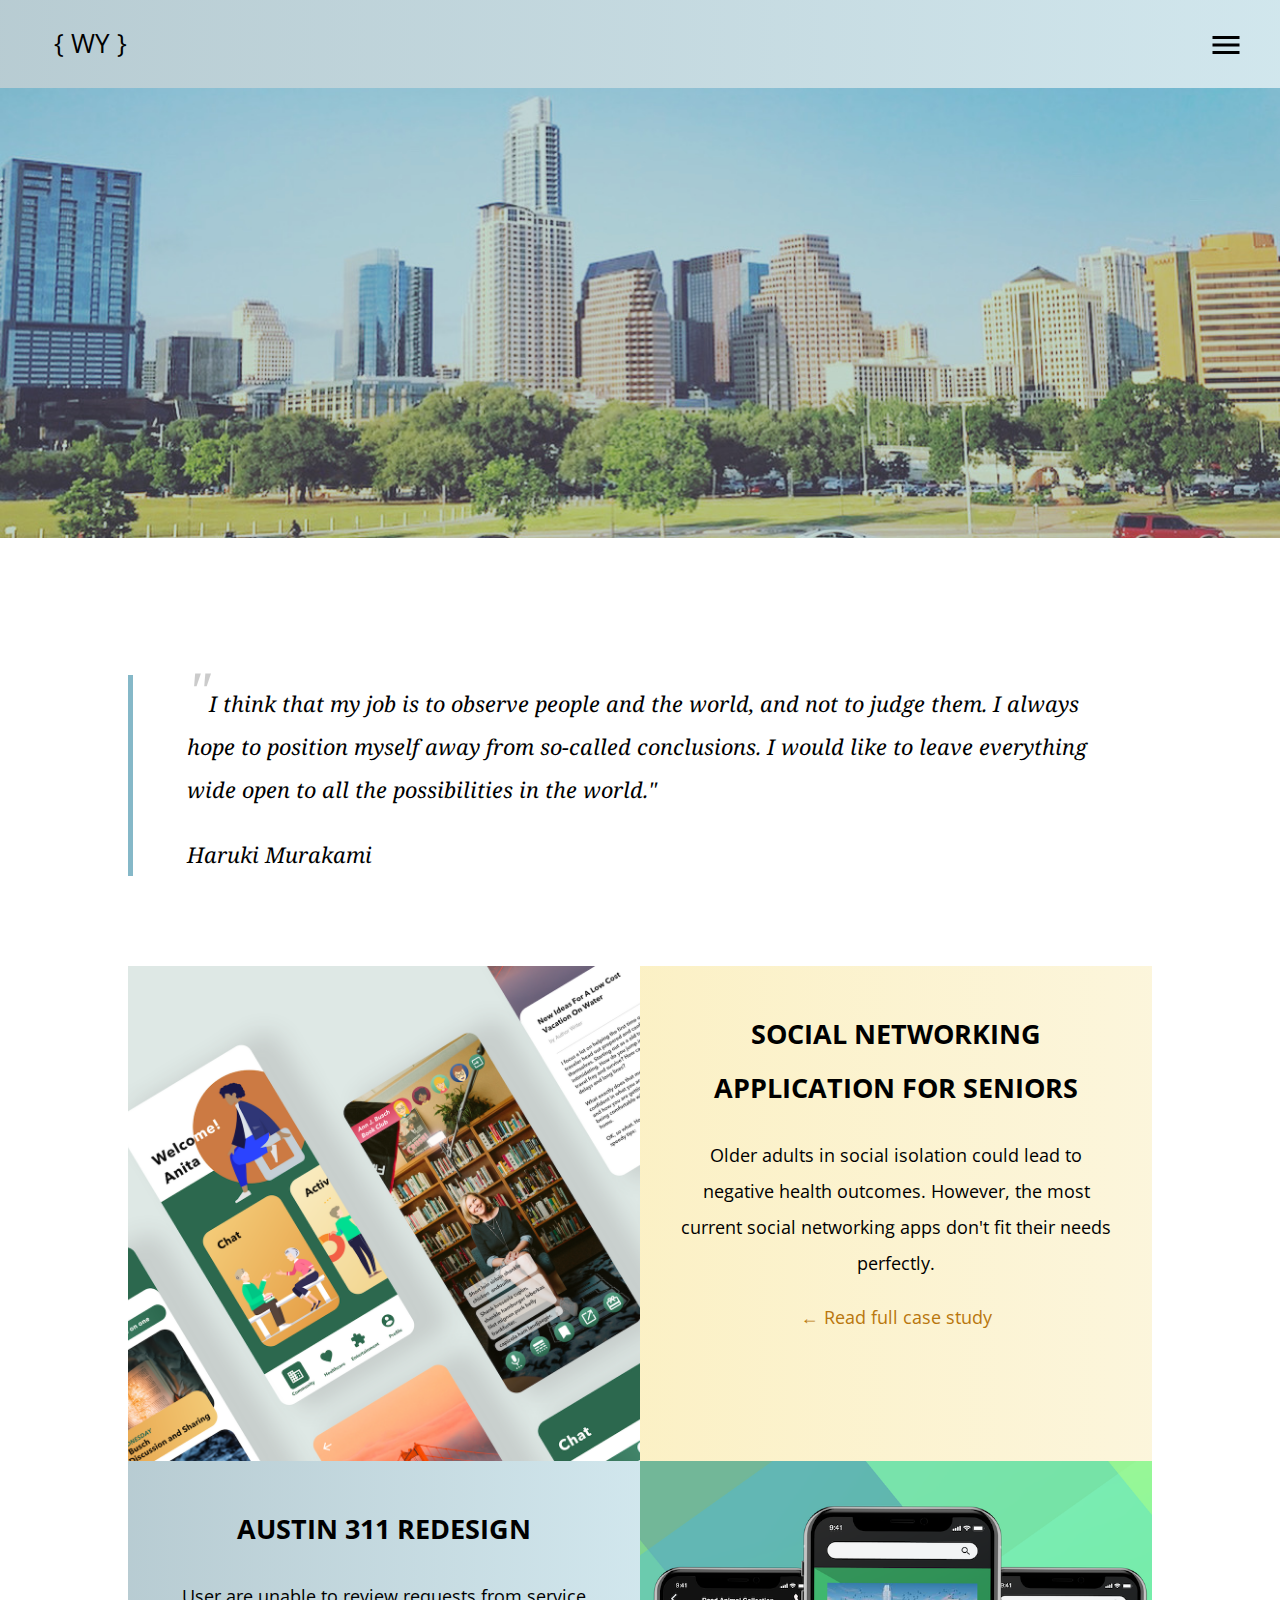
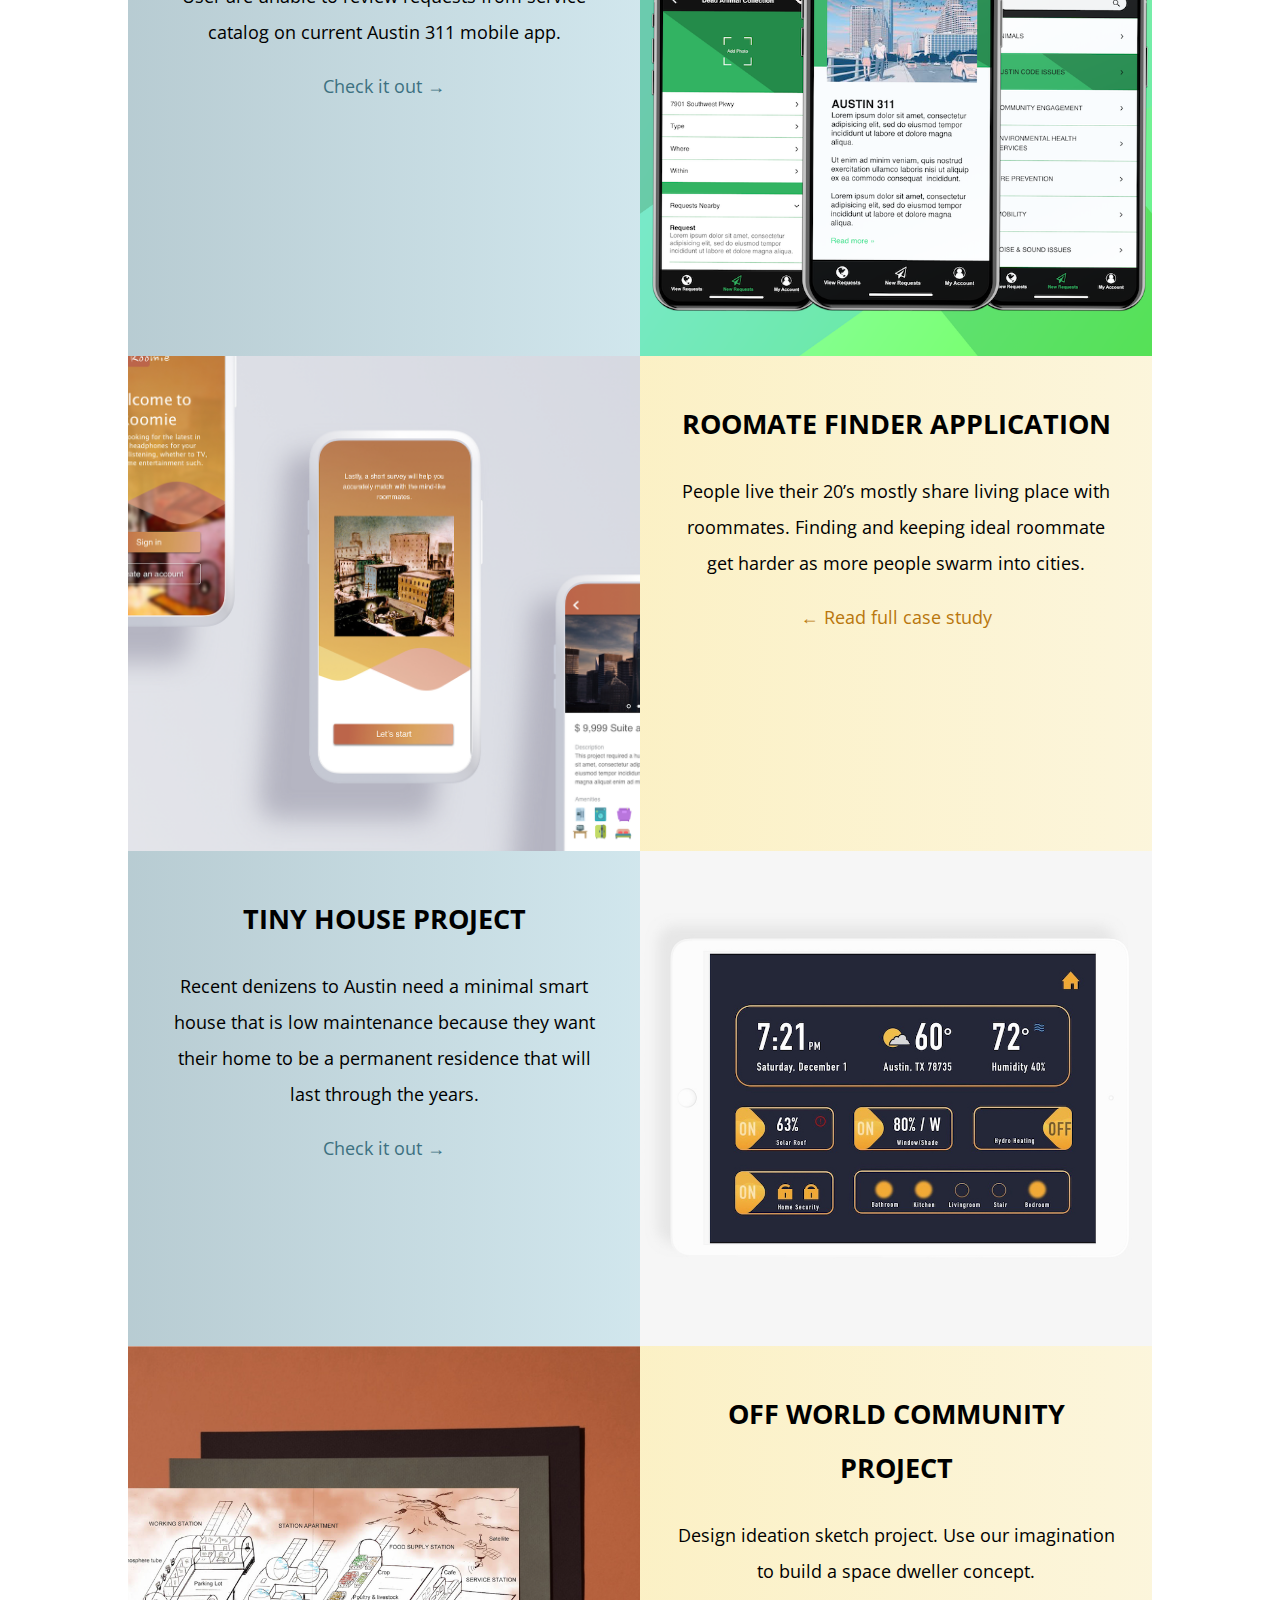
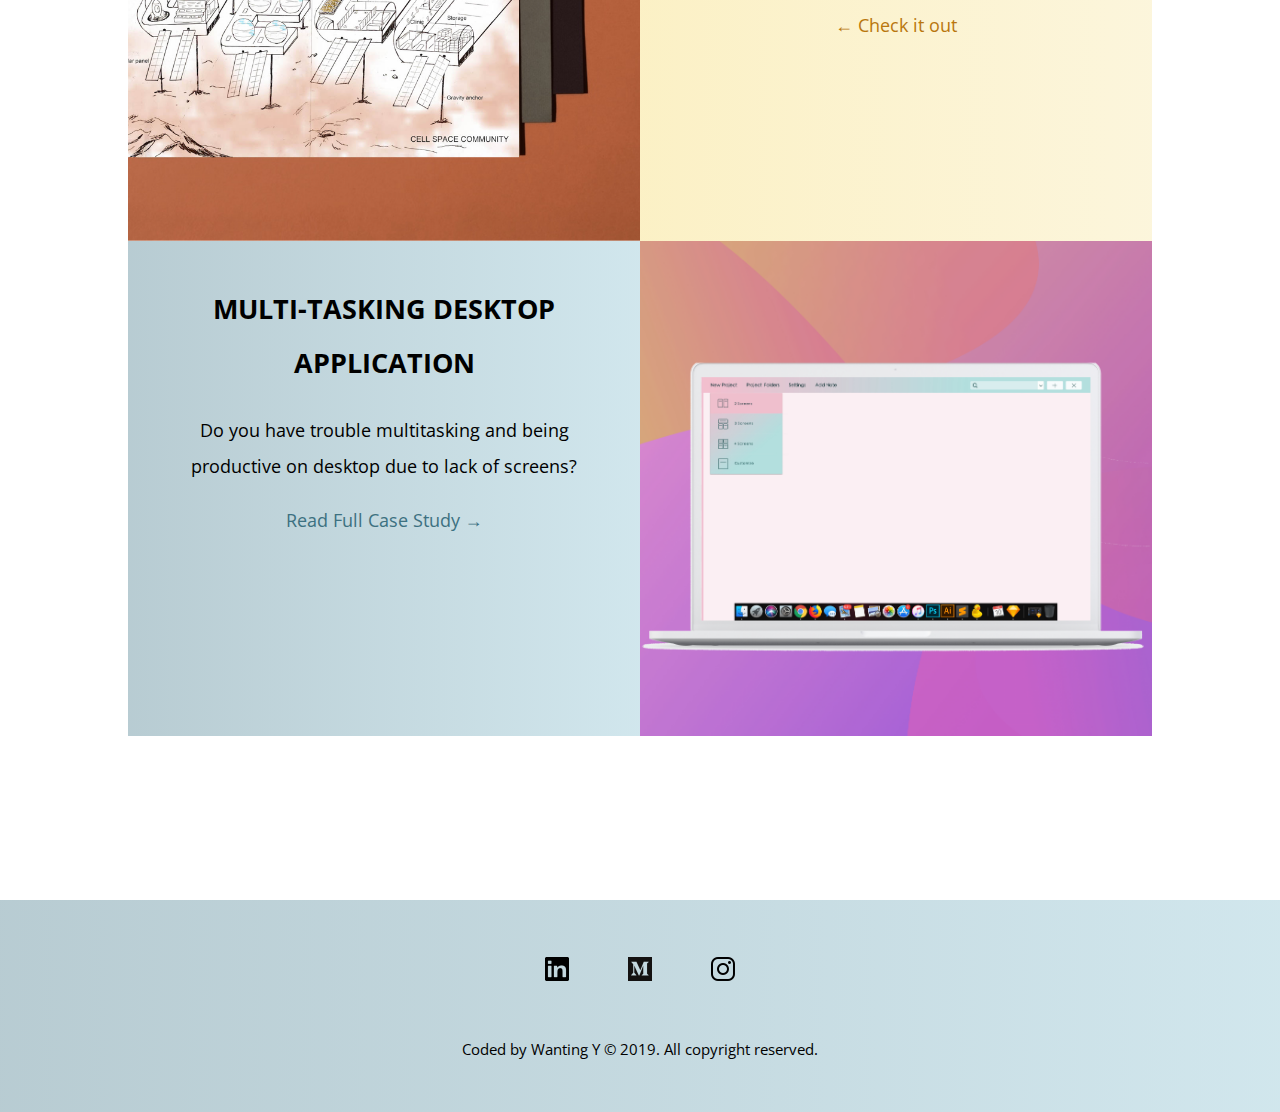
==== portfolio.html @ 9196b795 "Add files via upload" ====
<!DOCTYPE html>
<html lang="en">
<head>
	<meta charset="UTF-8">
	<meta http-equiv="X-UA-Compatible" content="IE=edge">
    <meta name="viewport" content="width=device-width, initial-scale=1">
	<title>Wanting Yang - UX Designer</title>
	<link rel="icon" href="images/logo.png">
	<link rel="stylesheet" href="style.css">
	<link href="https://fonts.googleapis.com/icon?family=Material+Icons" rel="stylesheet">
</head>

<body>
	<header>
		<nav class="navbar">
			<span class="navbar-toggle" id="js-navbar-toggle">
				<svg xmlns="http://www.w3.org/2000/svg" width="24" height="24" viewBox="0 0 24 24"><path d="M0 0h24v24H0z" fill="none"/><path d="M3 18h18v-2H3v2zm0-5h18v-2H3v2zm0-7v2h18V6H3z"/></svg>
	        </span>
	        <a href="index.html" class="logo"> { WY } </a>
	        <ul class="main-nav" id="js-menu">
	            <li>
	                <a href="portfolio.html" class="nav-links strike">Portfolio</a>
	            </li>
	            <li>
	                <a href="resume.html" class="nav-links strike">Resumé</a>
	            </li>
	            <li>
	                <a href="contact.html" class="nav-links strike">Contact Me</a>
	            </li>
	        </ul>
		</nav>
		<img src="images/austin.JPG" alt="flight" class="hero-img">
	</header>

	<main class="portfolio-page-width">
		<section>
			<blockquote>
				<p><span class="quote">"</span>I think that my job is to observe people and the world, and not to judge them. I always hope to position myself away from so-called conclusions. I would like to leave everything wide open to all the possibilities in the world."</p>
				<cite>Haruki Murakami</cite>
			</blockquote>
			
			<div class="grid">
				
				<img src="images/sentopia.png" alt="sentopia" class="project-cover">

				<div class="project-text1">
					<h2>Social Networking Application for Seniors</h2>
					<p>Older adults in social isolation could lead to negative health outcomes. However, the most current social networking apps don't fit their needs perfectly.</p>
					<a href="project1.html"><p>&#8592 Read full case study</p></a>
				</div>

				<img src="images/311.png" alt="311" class="project-cover">

				<div class="project-text2">
					<h2>Austin 311 Redesign</h2>
					
					<p>User are unable to review requests from service catalog on current Austin 311 mobile app.</p>
					<a href=""><p>Check it out &#8594</p></a>
				</div>

				<img src="images/rommi.png" alt="rommi" class="project-cover">

				<div class="project-text1">
					<h2>Roomate Finder Application</h2>
					
					<p>People live their 20’s mostly share living place with roommates. Finding and keeping ideal roommate get harder as more people swarm into cities.</p>
					<a href="project2.html"><p>&#8592 Read full case study</p></a>
				</div>

				<img src="images/smarthome.jpg" alt="smarthome" class="project-cover">

				<div class="project-text2">
					<h2>Tiny House Project</h2>
					
					<p>Recent denizens to Austin need a minimal smart house that is low maintenance because they   want their home to be a permanent residence that will last through the years.</p>
					<a href=""><p>Check it out &#8594</p></a>
				</div>

				<img src="images/space.png" alt="space" class="project-cover">

				<div class="project-text1">
					<h2>Off World Community Project</h2>
					<p>Design ideation sketch project. Use our imagination to build a space dweller concept.</p>
					<a href=""><p>&#8592 Check it out</p></a>
				</div>

				<img src="images/Desk.jpg" alt="desk" class="project-cover">

				<div class="project-text2">
					<h2>Multi-tasking Desktop Application</h2>
					<p>Do you have trouble multitasking and being productive on desktop due to lack of screens?</p>
					<a href=""><p>Read Full Case Study &#8594</p></a>
				</div>
			</div>	
		</section>
	</main>

	<footer>
	    <div class="social">
	        <a href="https://www.linkedin.com/in/wanting-yang-ux/">
	            <img src="images/linkedin.png" width="24" height="24" alt="Linkedin">
	        </a>
	        <a href="https://medium.com/@sashidesuyo">
	            <img src="images/medium.png" width="24" height="24" alt="Medium">
	        </a>
	        <a href="https://www.instagram.com">
	            <img src="images/instagram.png" width="24" height="24" alt="Instagram">
	        </a>
	    </div>
	    <p>Coded by Wanting Y &copy 2019. All copyright reserved.</p>
	</footer>

	<script>
		let mainNav = document.getElementById('js-menu');
		let navBarToggle = document.getElementById('js-navbar-toggle');

		navBarToggle.addEventListener('click', function () {
		    
		    mainNav.classList.toggle('active');
		});
	</script>

</body>

</html>
---- style.css ----
@import url('https://fonts.googleapis.com/css?family=Noto+Serif|Open+Sans&display=swap');

/* ==========================================================================
 Master page layout
========================================================================== */
body {
	margin: 0;
}
main {
	margin: auto;
	max-width: 45rem;
	padding: 2rem;
}
img {
	max-width: 100%;
}
figure {
	text-align: center;
}
figcaption {
	font-size: var(--size-one-down);
}
/* ==========================================================================
 Colors
========================================================================== */
html {
	--color-primary-blue: #85B8C8;
	--color-secondary-blue: #3D7181;
	--color-primary-yellow: #F9E79F;
	--color-secondary-yellow: #B9770E;
}
a {
	color: #000;
}
/* ==========================================================================
 Typography
========================================================================== */
html {
	--font-primary: 'Noto Serif', serif;
	--font-secondary: 'Open Sans', sans-serif;

	--size-ratio: 1.2;

	--size-one-up: calc( 1rem * var(--size-ratio));
	--size-two-up: calc(var(--size-one-up) * var(--size-ratio));
	--size-three-up: calc(var(--size-two-up) * var(--size-ratio));
	--size-four-up: calc(var(--size-three-up) * var(--size-ratio));
	--size-five-up: calc(var(--size-four-up) * var(--size-ratio));
	--size-six-up: calc(var(--size-five-up) * var(--size-ratio));

	--size-one-down: calc( 1rem / var(--size-ratio));
	
	font-family: var(--font-primary); 
	font-size: 16px;
	line-height: 2;
}

h1, h2, h3, h4, h5, h6 {
	font-family: var(--font-secondary);
}
h1 {
	font-family: var(--font-primary);
	line-height: 1.5;
} 
h2 {
	color: var(--color-secondary-blue);
}
h3 {
	margin: 0;
}
h4 {
	color: #aaa;
	margin-top: 0;
	margin-bottom: 2rem;
}

/* ==========================================================================
 Component
========================================================================== */
/* button */

.link-button {
	background-color: var(--color-primary-blue);
	border-radius: .2rem;
	color: white;
	display: inline-block;
	font-family: var(--font-secondary);
	margin: 10px auto;
	padding: .5rem 1rem;
	text-decoration: none;
}
.link-button:active {
	background-color: var(--color-primary-blue);	
}
.link-button:focus {
	background-color: var(--color-primary-blue);
}
.link-button:hover {
	background-color: var(--color-primary-yellow);
	color: white;
}

/* header image */
.hero-img {
	height: 50vh;
	object-fit: cover;
	object-position: center;
	position: relative;
	width: 100vw;
}
/* ==========================================================================
 Navigation 
========================================================================== */
nav li {
	margin: 30px auto;
	padding: 0;
	text-align: center;
}
.navbar {
    background: linear-gradient(90deg, rgba(113,153,166,0.5) 0%, rgba(163,206,219,0.5) 100%);
    font-family: var(--font-secondary);
    padding: 1rem;
}
.main-nav {
	display: none;
	list-style: none;
	margin: 15%;
	padding: 0;
}
.active {
	display: block;
}
.logo, .nav-links {
	color: black;
	font-size: var(--size-two-up);
	text-decoration: none;
}
.logo {
	padding-left: 2rem;
}
.navbar-toggle {
	cursor: pointer;
	position: absolute;
	right: 2rem;
	top: 1.5rem;
}
.navbar-toggle svg {
	height: 36px;
	width: 36px;
}
.logo:hover, a:hover {
	color: var(--color-secondary-blue);
}
.navbar-toggle svg:hover {
	fill: var(--color-secondary-blue);
}
.logo:active, a:active {
	color: var(--color-primary-blue);
}
.navbar-toggle svg:active {
	fill: var(--color-primary-blue);
}
.strike {
	position: relative;
}
.strike:hover:after {
	animation: strike .5s ease-in-out forwards;
	background: var(--color-secondary-blue);
	content: ' ';
	height: 2px;
	left: -15%;
	position: absolute;
	top: 50%;
	width: 130%;
}
@keyframes strike {
	0% {
		width: 0;
	}
	100% {
		width: 130%;
	}
}

/* ==========================================================================
 Homepage
========================================================================== */
.hero {
	margin: 8em 0;
}
.image-mask {
	background-size: cover;
    background: url(images/portrait.JPG) no-repeat fixed;
    background-position: center;
    font-family: var(--font-secondary);
    font-size: 15vw;
    font-weight: 800;
    line-height: 1.2;
    text-align: center;
    -webkit-background-clip: text;
    -webkit-text-fill-color: transparent; 
}
.hero h2 {
	text-align: center;
}
@media (min-width: 320px) {
	html {
		font-size: 18px;
	}
}
@media (min-width: 1200px) {
	.image-mask {
		font-size: 13vw;
	}
}
@media (min-width: 1400px) {
	.image-mask {
		font-size: 11vw;
	}
}@media (min-width: 1600px) {
	.image-mask {
		font-size: 9vw;
	}
}
/* ==========================================================================
 Portfolio
========================================================================== */
.portfolio-page-width {
	max-width: 80%;
}

blockquote {
	border-left: 5px solid var(--color-primary-blue);
	font-style: italic;
	font-size: var(--size-one-up);
	margin: 5rem 0;
	padding: 0 3rem;
}
.quote {
	font-size: 3rem;
	line-height: 0.6em;
	opacity: 0.2;
}
.grid {
	align-items: center;
	display: grid;
	grid-template-columns: 1fr;
}
.project-cover {
	height: 55vh;
	object-fit: cover;
	object-position: center;
	position: relative;
	width: 100vw;
}
.project-text1 {
	background: linear-gradient(90deg, rgba(249,231,159,0.6) 0%, rgba(250,239,196,0.6) 100%);
}
.project-text2 {
	background: linear-gradient(90deg, rgba(113,153,166,0.5) 0%, rgba(163,206,219,0.5) 100%);
}
.project-text1, .project-text2 {
	font-family: var(--font-secondary);
	height: 55vh;
	overflow: hidden;
	padding: 0 2rem;
	text-align: center;
}
.project-text1 h2, .project-text2 h2 {
	color: unset;
	padding-top: 1rem;
	text-transform: uppercase;
}
.project-text1 a {
	color: var(--color-secondary-yellow);
	text-decoration: none;
}
.project-text2 a {
	color: var(--color-secondary-blue);
	text-decoration: none;
}
.project-text1 a:hover {
	color: var(--color-secondary-blue);
}
.project-text2 a:hover {
	color: var(--color-secondary-yellow);
}
.project-text1 a:active, .project-text2 a:active {
	color: var(--color-secondary-blue);
}

@media (min-width: 320px) {
	html {
		font-size: 18px;
	}
}
@media (min-width: 900px) {
	main {
		margin: auto;
		max-width: 45rem;
	}
	.grid {
		grid-template-columns: repeat(2,1fr);
	}
	.grid div:nth-child(3) {
		grid-column-start: 2;
		grid-column-end: 3; 
	}
	.grid div:nth-child(4) {
		grid-column-start: 1;
		grid-column-end: 2; 
		grid-row-start: 2;
	}
	.grid div:nth-child(7) {
		grid-column-start: 2;
		grid-column-end: 3; 
	}
	.grid div:nth-child(8) {
		grid-column-start: 1;
		grid-column-end: 2; 
		grid-row-start: 4;
	}
	.grid div:nth-child(11) {
		grid-column-start: 2;
		grid-column-end: 3; 
	}
	.grid div:nth-child(12) {
		grid-column-start: 1;
		grid-column-end: 2; 
		grid-row-start: 6;
	}
}
/* ==========================================================================
Project page
========================================================================== */
.article-space {
	margin: 3rem 0;
}
.article-bullet {
	color: #666;
	font-style: italic;
	font-weight: 700;
}
.article-style {
	border-left: 3px solid var(--color-primary-blue);
	padding: 0 2rem;
}
.feature-text {
	font-size: var(--size-one-up);
	font-weight: 700;
}
@media (min-width: 320px) {
	html {
		font-size: 18px;
	}
}

/* ==========================================================================
Resume
========================================================================== */

div ul {
	display: inline-block;
	padding-left: 0;
}
h1 {
	margin: 0;
}
.resume-layout {
	padding: 2rem 0;
}
.tools-logo {
	margin-top: 2rem;
	text-align: center;
	padding-bottom: 2.5rem;
}
.tools-logo img {
	padding: 1rem;
}
.skills-hashtag {
	display: grid;
	grid-template-columns: repeat(2, 1fr);
	grid-gap: 1.5rem;
	padding-top: 2rem;
}
.hashtag-style {
	background: var(--color-primary-yellow);
	border-radius: 0 1rem 0 0 ;
	padding: 0.5rem 1rem;
}
@media (min-width: 320px) {
	html {
		font-size: 18px;
	}
}
@media (min-width: 660px) {
	.resume-layout {
		align-items: flex-start;
		display: flex;
		justify-content: space-between;
	}
	.resume-left-col {
		max-width: 40%;
	}
	.resume-right-col {
		margin-left: 5rem;
		max-width: 60%;
	}
	.skills-hashtag {
		display: grid;
		grid-template-columns: repeat(3, 1fr);
		grid-gap: 1.5rem;
	}
}

/* ==========================================================================
Contact form
========================================================================== */
input, textarea {
	border: solid 1px var(--color-secondary-blue);
	font-family: var(--font-secondary);
	height: 40px;
	padding: 0 15px;
	width: 220px;
}
input {
	border-bottom: none;
}
textarea {
	min-height: 100px;
	padding-top: 15px;
}
input[type="submit"] {
	background: var(--color-primary-blue);
	border: none;
	border-radius: .2rem;
	color: #fff;
	margin-top: 1rem;
	min-width: 252px;
}
input[type="submit"]:hover {
	background-color: var(--color-primary-yellow);
}
input[type="submit"]:active {
	background-color: var(--color-primary-blue);
}
.form {
	text-align: center;
}
@media (min-width: 320px) {
	html {
		font-size: 18px;
	}
}
@media (min-width: 660px) {
	input, textarea {
		font-size: 1rem;
		height: 60px;
		width: 500px;
	}
	textarea {
		min-width: 500px;
		min-height: 160px;
	}
	input[type="submit"] {
		min-width: 532px;
	}
}

/* ==========================================================================
 Footer 
========================================================================== */
footer {
	background: linear-gradient(90deg, rgba(113,153,166,0.5) 0%, rgba(163,206,219,0.5) 100%);
	margin-top: 10%;
	padding: 2rem;
}
footer p {
	font-family: var(--font-secondary);
	font-size:var(--size-one-down);
	line-height: 24px;
	padding-top: 30px;
	text-align: center;
}
.social {
	padding-top: 20px;
	text-align: center;
}
.social a {
	margin: 1.5rem;
	text-decoration: none;
}
.social img:hover {
	opacity: 0.6
}
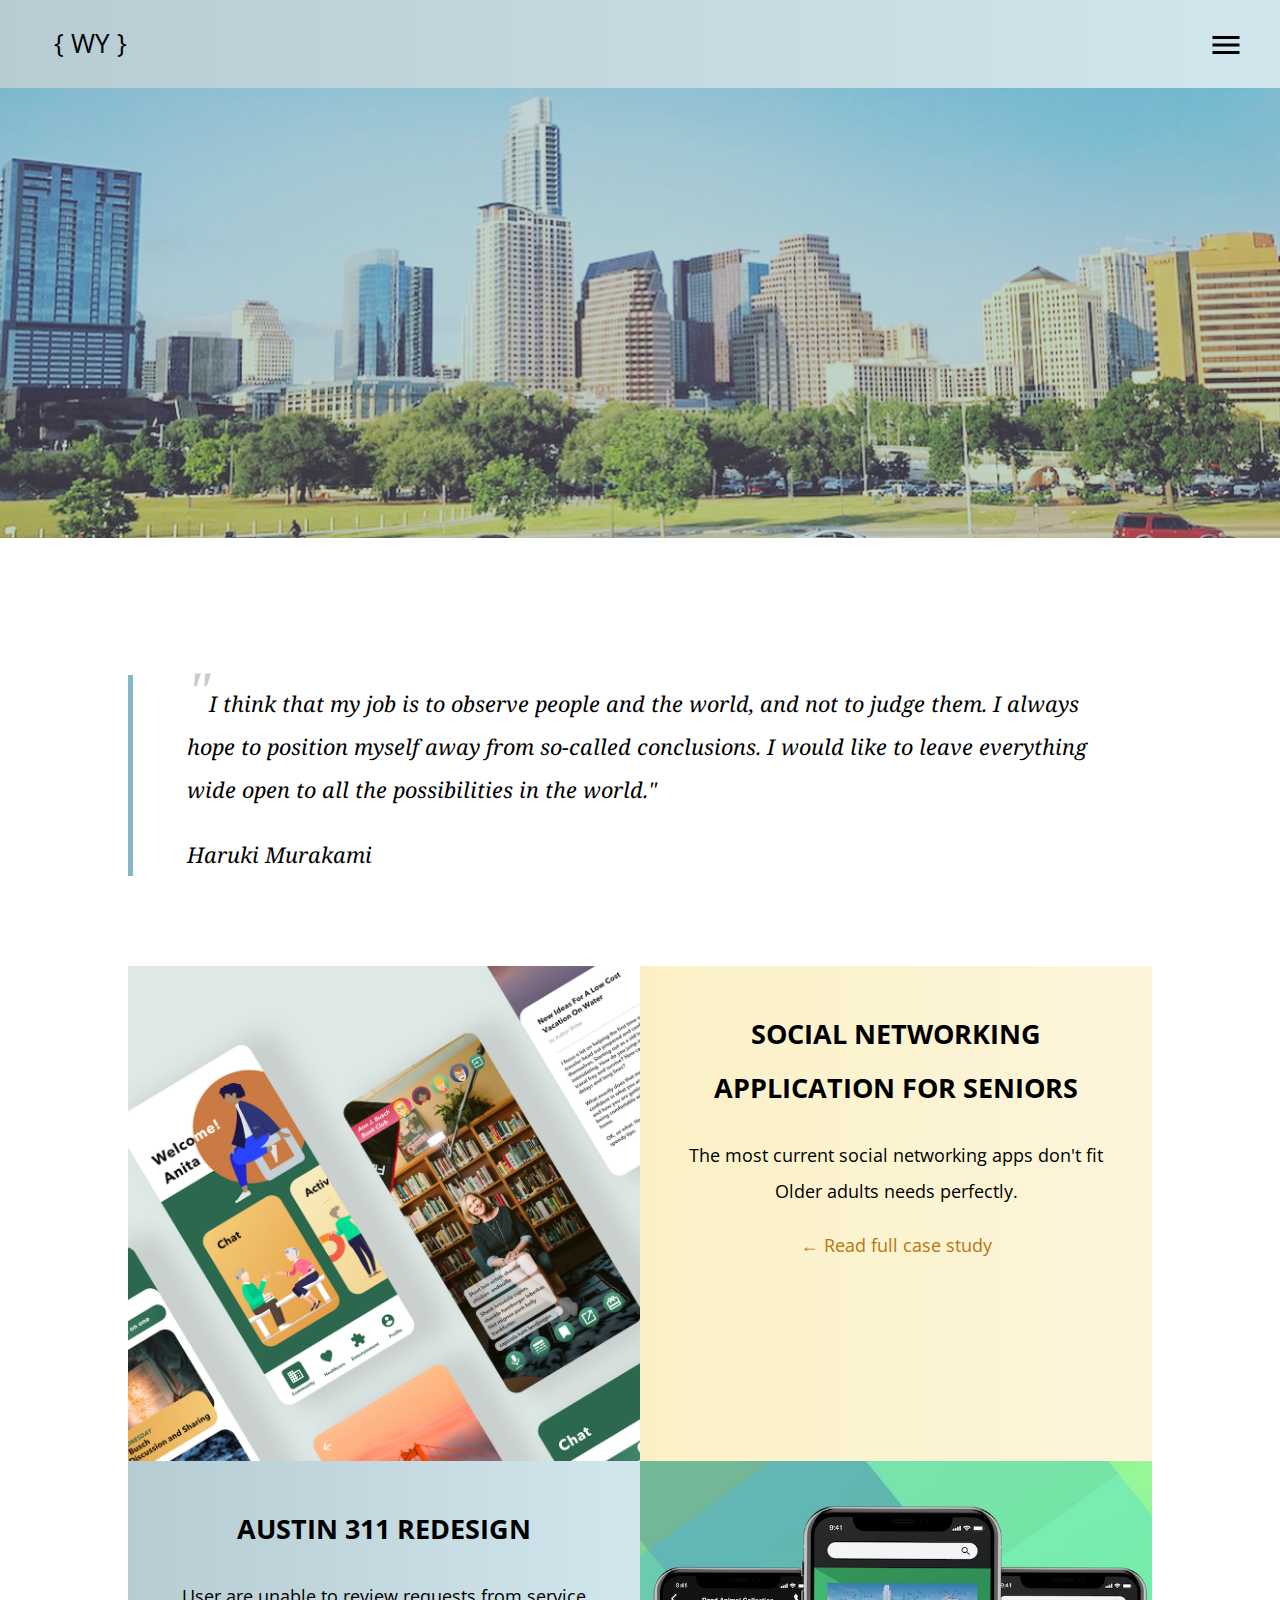
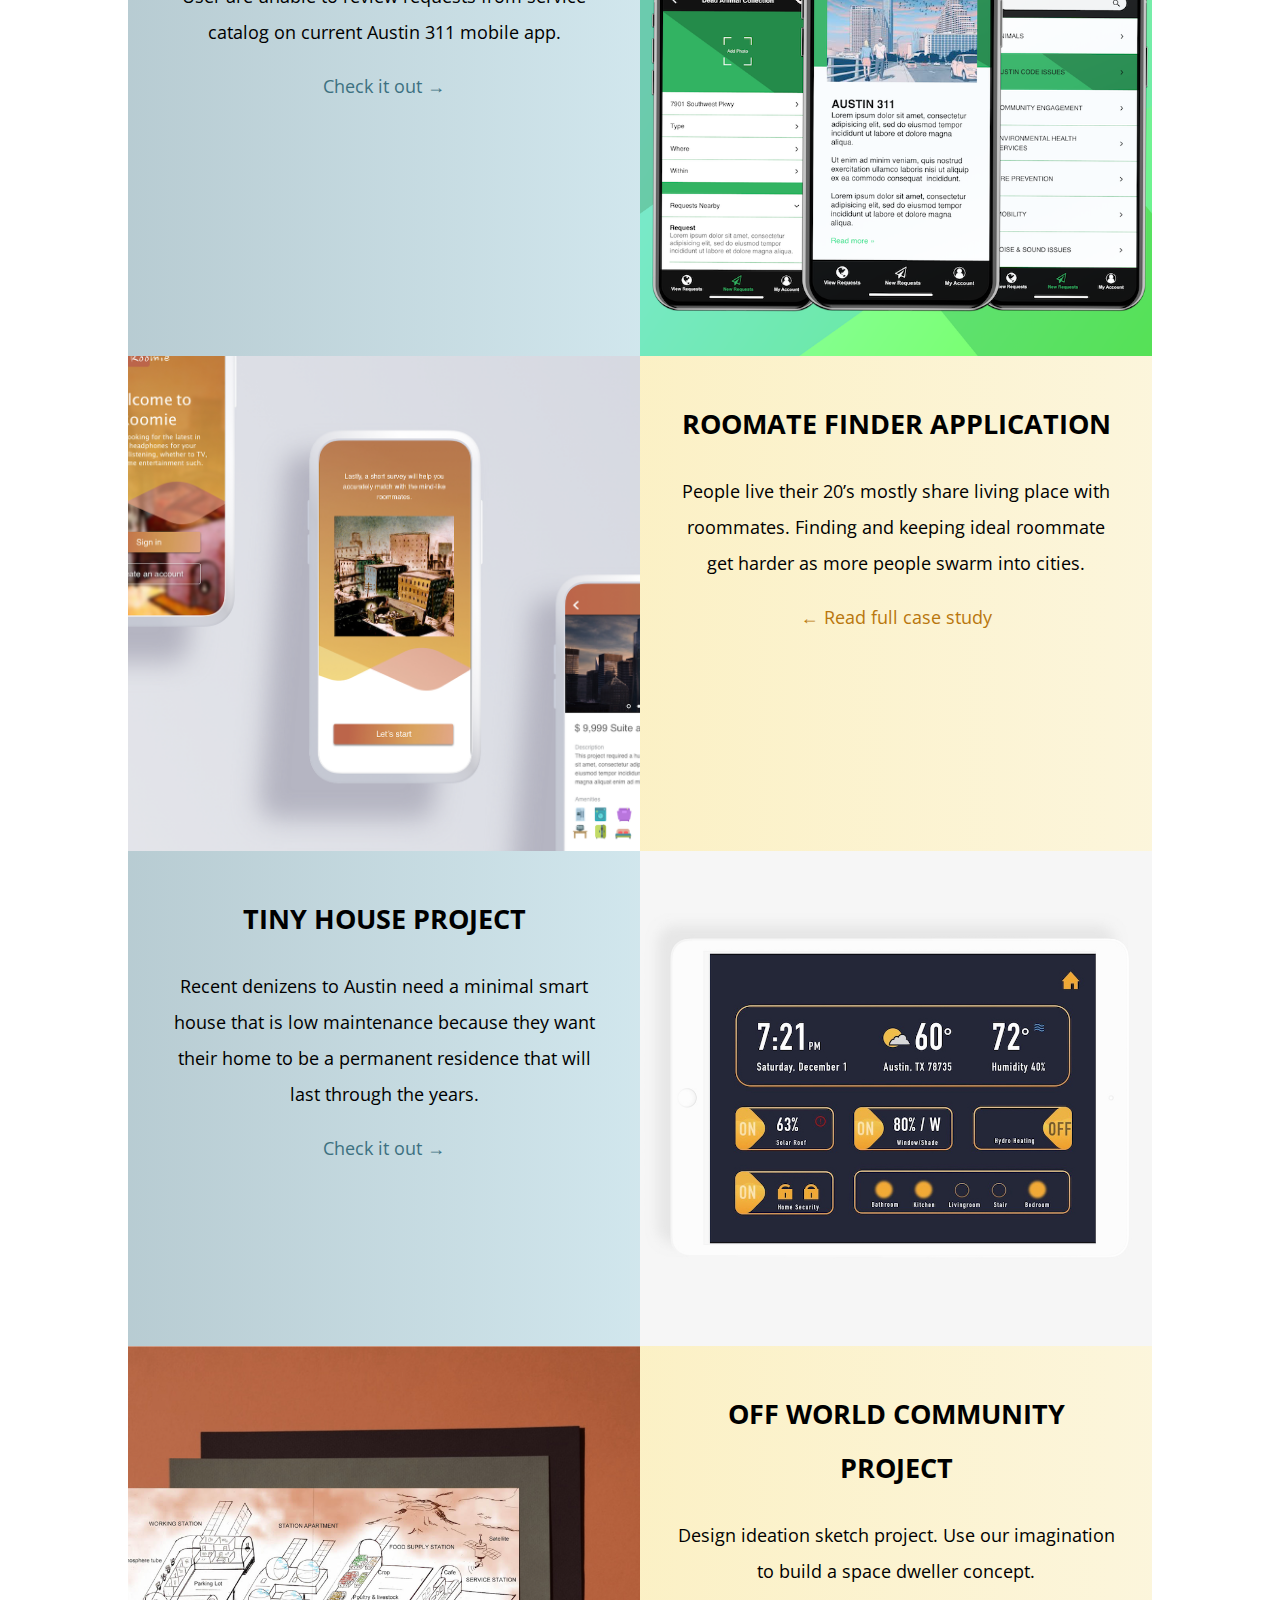
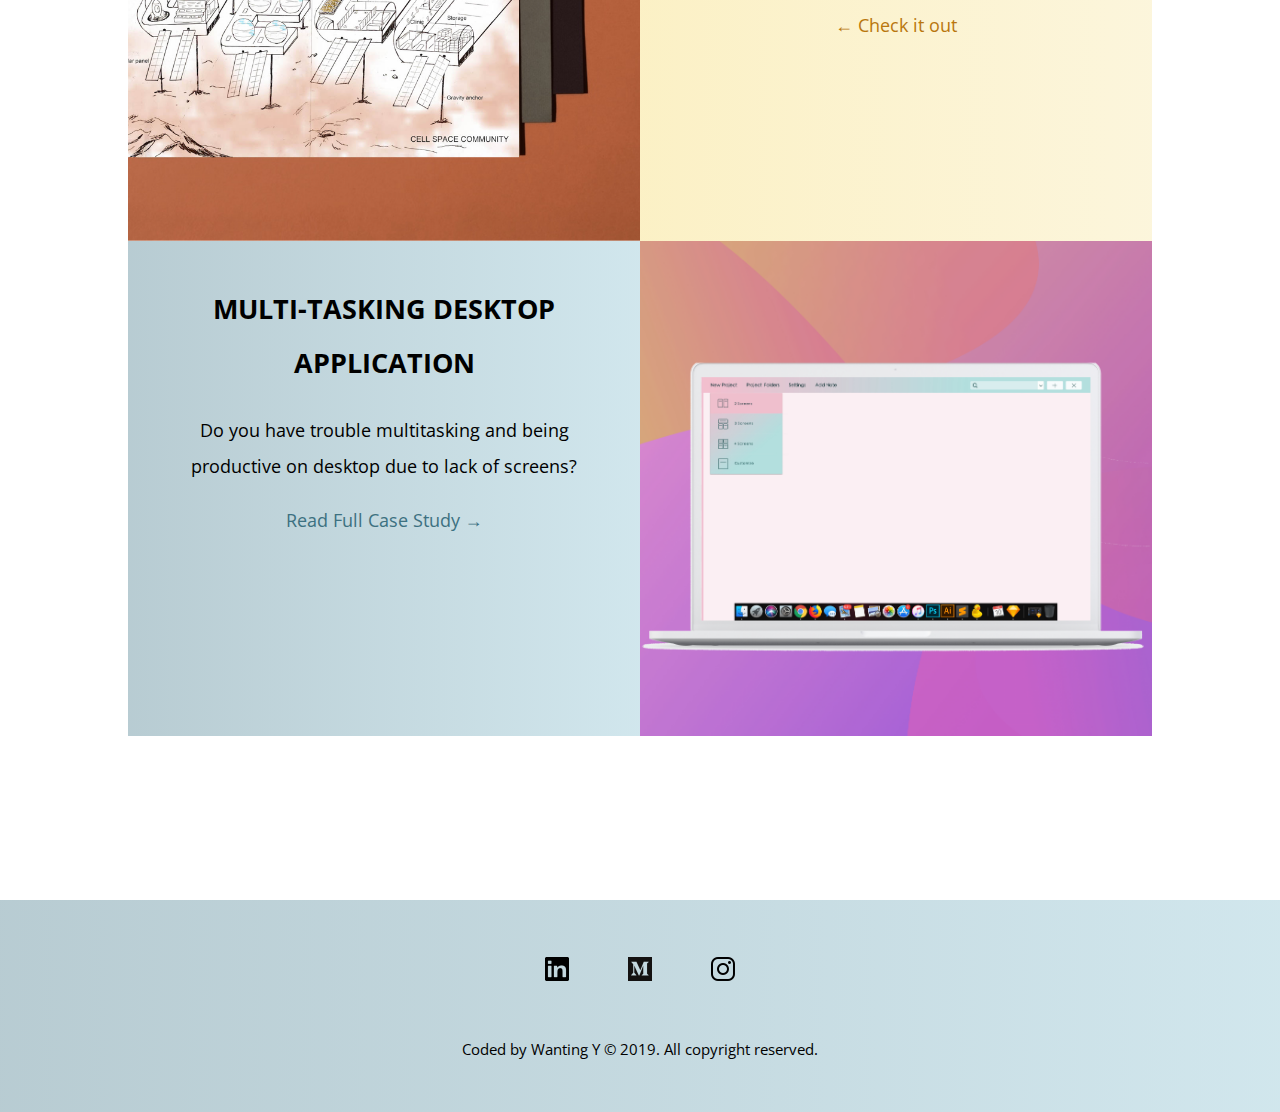
==== commit 3e11580c: "Add files via upload" ====
--- a/portfolio.html
+++ b/portfolio.html
@@ -45,7 +45,7 @@
 
 				<div class="project-text1">
 					<h2>Social Networking Application for Seniors</h2>
-					<p>Older adults in social isolation could lead to negative health outcomes. However, the most current social networking apps don't fit their needs perfectly.</p>
+					<p>The most current social networking apps don't fit Older adults needs perfectly.</p>
 					<a href="project1.html"><p>&#8592 Read full case study</p></a>
 				</div>
 
